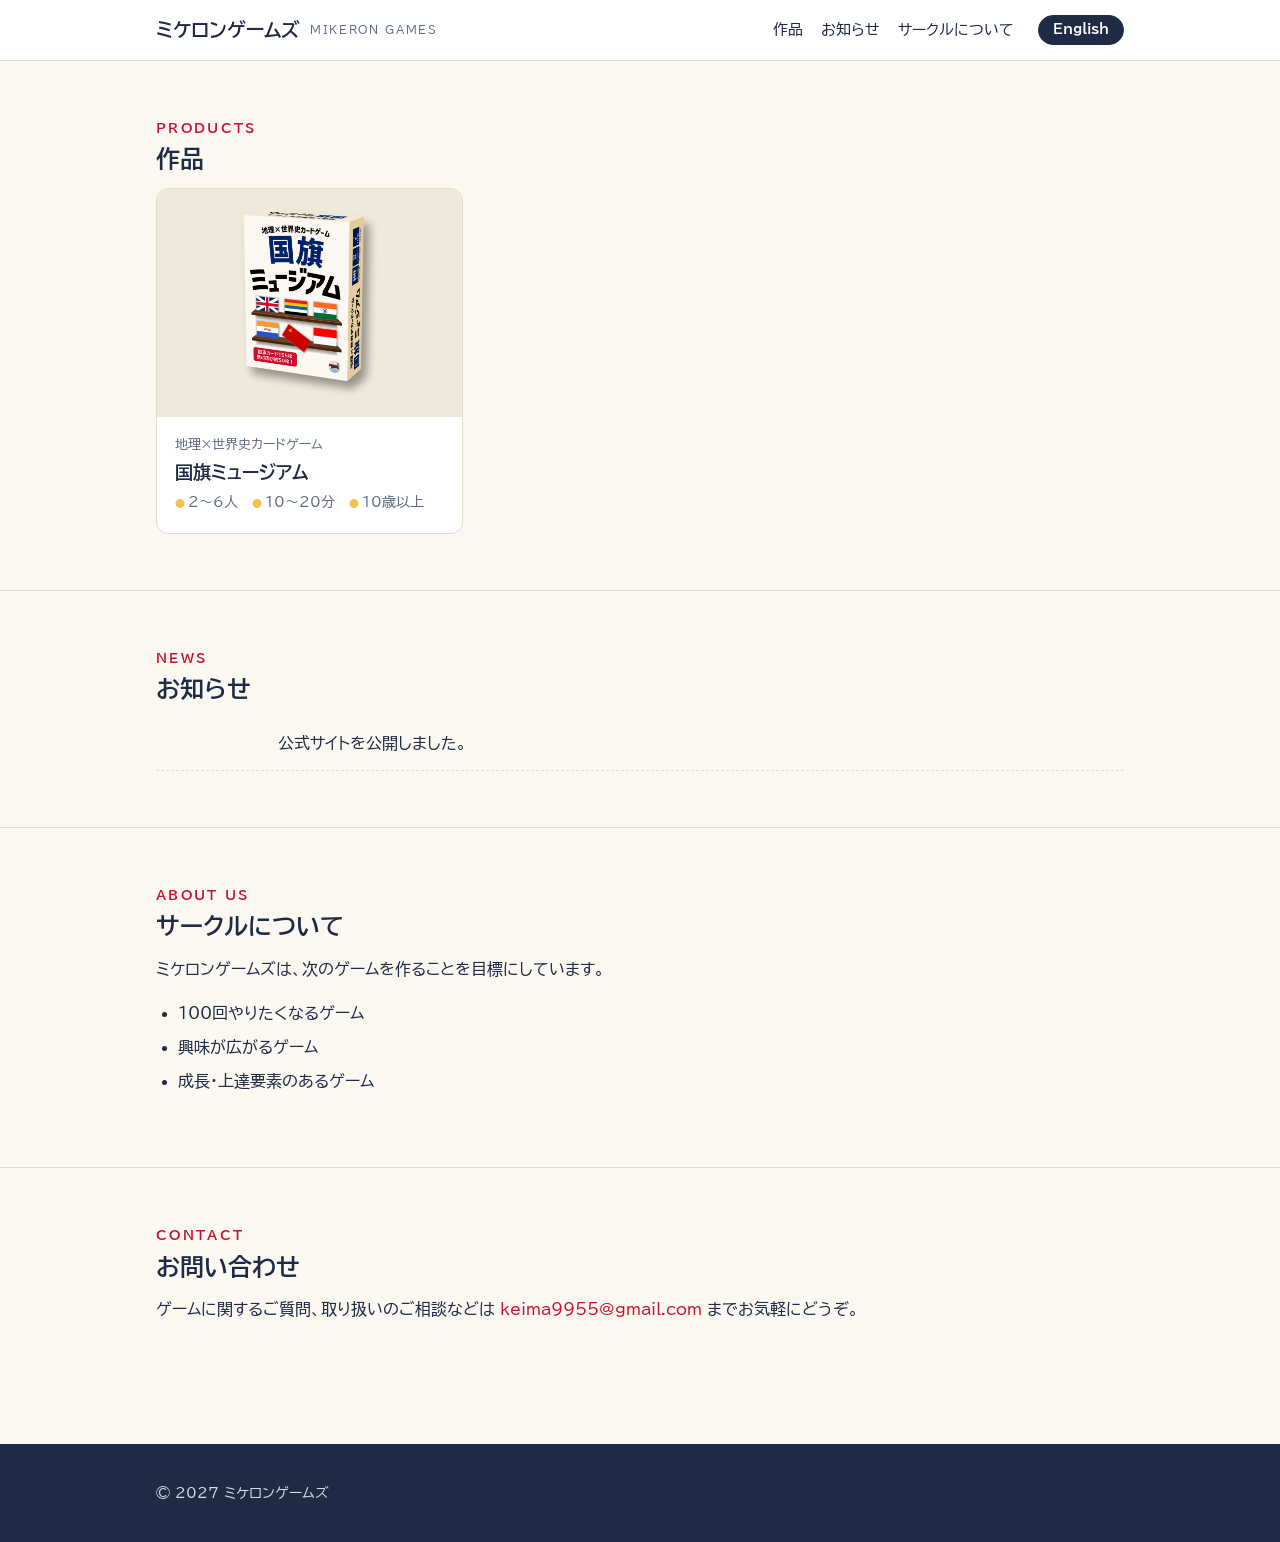
==== index.html @ 87f030d1 "公式サイト（国旗ミュージアム・日英） Co-Authored-By: Claude Fable 5.1 <noreply@anthropic.com>" ====
<!DOCTYPE html>
<html lang="ja">
<head>
  <meta charset="utf-8">
  <meta name="viewport" content="width=device-width, initial-scale=1">
  <title>ミケロンゲームズ | ボードゲーム制作サークル</title>
  <meta name="description" content="ミケロンゲームズはボードゲームを作るサークルです。国旗と歴史のカードゲーム『国旗ミュージアム』を制作しています。">
  <link rel="alternate" hreflang="ja" href="https://mikeron-games.com/">
  <link rel="alternate" hreflang="en" href="https://mikeron-games.com/en/">
  <link rel="icon" href="/img/favicon.png">
  <link rel="apple-touch-icon" href="/img/apple-touch-icon.png">
  <link rel="preconnect" href="https://fonts.googleapis.com">
  <link href="https://fonts.googleapis.com/css2?family=BIZ+UDPGothic:wght@400;700&display=swap" rel="stylesheet">
  <link rel="stylesheet" href="/css/style.css">
</head>
<body>

<header class="site-header">
  <div class="container">
    <a class="brand" href="/">ミケロンゲームズ <small>MIKERON GAMES</small></a>
    <nav class="nav">
      <a href="/games/">作品</a>
      <a href="/#news">お知らせ</a>
      <a href="/#about">サークルについて</a>
      <a class="lang" href="/en/" hreflang="en" lang="en">English</a>
    </nav>
  </div>
</header>

<main>


  <!-- 作品一覧 -->
  <section id="products">
    <div class="container">
      <span class="eyebrow">PRODUCTS</span>
      <h2>作品</h2>
      <ul class="cards">
        <li class="card">
          <a href="/games/flag_museum/">
            <div class="thumb"><img src="/games/flag_museum/img/box_lid.png" alt="国旗ミュージアムの箱" width="600" height="450"></div>
            <div class="body">
              <div class="genre">地理×世界史カードゲーム</div>
              <h3>国旗ミュージアム</h3>
              <ul class="spec"><li>2〜6人</li><li>10〜20分</li><li>10歳以上</li></ul>
            </div>
          </a>
        </li>
      </ul>
    </div>
  </section>

  <!-- お知らせ -->
  <section id="news">
    <div class="container">
      <span class="eyebrow">NEWS</span>
      <h2>お知らせ</h2>
      <ul class="news">
        <li><time></time><div>公式サイトを公開しました。</div></li>  <!-- 公開日が決まったら <time datetime="2026-MM-DD">2026.MM.DD</time> に -->
      </ul>
    </div>
  </section>

  <!-- サークルについて -->
  <section id="about">
    <div class="container">
      <span class="eyebrow">ABOUT US</span>
      <h2>サークルについて</h2>
      <p>ミケロンゲームズは、次のゲームを作ることを目標にしています。</p>
      <ul class="aims">
        <li>100回やりたくなるゲーム</li>
        <li>興味が広がるゲーム</li>
        <li>成長・上達要素のあるゲーム</li>
      </ul>
    </div>
  </section>

  <!-- お問い合わせ -->
  <section id="contact">
    <div class="container">
      <span class="eyebrow">CONTACT</span>
      <h2>お問い合わせ</h2>
      <p>ゲームに関するご質問、取り扱いのご相談などは <a class="mail" data-u="keima9955" data-d="gmail.com"><noscript>keima9955 (at) gmail.com</noscript></a> までお気軽にどうぞ。</p>
    </div>
  </section>

</main>

<footer class="site-footer">
  <div class="container">
    <div>© 2027 ミケロンゲームズ</div>

  </div>
</footer>

<script src="/js/mail.js" defer></script>
</body>
</html>
---- css/style.css ----
/* ミケロンゲームズ 公式サイト 共通スタイル
   色・幅・文字はこの冒頭の変数だけ直せば全ページに効く。 */
:root {
  --bg: #fbf8f2;        /* 紙色の背景 */
  --paper: #ffffff;     /* カードの白 */
  --ink: #1f2a44;       /* 文字（濃い紺） */
  --muted: #5f6b85;     /* 薄い文字 */
  --line: #e3dccd;      /* 罫線 */
  --accent: #c8102e;    /* 旗の赤 */
  --accent-soft: #fde8ec;
  --gold: #f2c14e;
  --max: 1000px;
  --radius: 12px;
  --font: "BIZ UDPGothic", "Hiragino Sans", "Yu Gothic UI", "Meiryo", system-ui, sans-serif;
}

* { box-sizing: border-box; }
html { scroll-behavior: smooth; }
body {
  margin: 0;
  font-family: var(--font);
  color: var(--ink);
  background: var(--bg);
  line-height: 1.8;
  font-size: 16px;
}
a { color: var(--accent); text-decoration: none; }
a:hover { text-decoration: underline; }
img { max-width: 100%; height: auto; display: block; }
h1, h2, h3 { line-height: 1.35; margin: 0 0 .5em; }
h1 { font-size: 2rem; }
h2 { font-size: 1.5rem; }
h3 { font-size: 1.15rem; }
p { margin: 0 0 1em; }
.container { max-width: var(--max); margin: 0 auto; padding: 0 16px; }

/* 見出しの上の英語ラベル（お手本サイトの NEW RELEASE / PRODUCTS の役） */
.eyebrow {
  display: block;
  font-size: .8rem;
  letter-spacing: .18em;
  color: var(--accent);
  font-weight: 700;
  margin-bottom: .25em;
}

/* ヘッダー */
.site-header {
  background: var(--paper);
  border-bottom: 1px solid var(--line);
  position: sticky; top: 0; z-index: 10;
}
.site-header .container {
  display: flex; align-items: center; justify-content: space-between;
  gap: 16px; min-height: 60px; flex-wrap: wrap;
}
.brand { font-weight: 700; font-size: 1.2rem; color: var(--ink); display: flex; align-items: center; gap: 10px; }
.brand small { font-weight: 400; font-size: .7rem; color: var(--muted); letter-spacing: .15em; }
.nav { display: flex; align-items: center; gap: 4px 18px; flex-wrap: wrap; font-size: .95rem; }
.nav a { color: var(--ink); padding: 6px 0; }
.nav a:hover { color: var(--accent); text-decoration: none; }

/* セクション */
section { padding: 56px 0; }
section + section { border-top: 1px solid var(--line); }
.hero {
  background: linear-gradient(180deg, #fff 0%, var(--bg) 100%);
  padding: 48px 0 56px;
}
.hero-grid { display: grid; grid-template-columns: 1.1fr 1fr; gap: 32px; align-items: center; }
.hero h1 { font-size: 2.4rem; }
.lead { font-size: 1.1rem; }
.badge {
  display: inline-block; background: var(--accent); color: #fff;
  font-size: .75rem; font-weight: 700; letter-spacing: .1em;
  padding: 2px 10px; border-radius: 999px; margin-bottom: 8px;
}

/* 人数・時間・年齢 */
.spec { display: flex; flex-wrap: wrap; gap: 6px 14px; color: var(--muted); font-size: .95rem; margin: 0 0 1em; padding: 0; list-style: none; }
.spec li::before { content: "● "; color: var(--gold); font-size: .6rem; vertical-align: middle; }

/* ボタン */
.btn {
  display: inline-block; padding: 10px 22px; border-radius: 999px;
  background: var(--accent); color: #fff; font-weight: 700;
  border: 2px solid var(--accent);
}
.btn:hover { background: #a60d26; text-decoration: none; }
.btn.ghost { background: transparent; color: var(--accent); }
.btn.ghost:hover { background: var(--accent-soft); }
.btn + .btn { margin-left: 8px; }

/* 作品の一覧 */
.cards { display: grid; grid-template-columns: repeat(auto-fill, minmax(260px, 1fr)); gap: 24px; list-style: none; padding: 0; margin: 0; }
.card {
  background: var(--paper); border: 1px solid var(--line); border-radius: var(--radius);
  overflow: hidden; display: flex; flex-direction: column;
  transition: transform .15s, box-shadow .15s;
}
.card:hover { transform: translateY(-3px); box-shadow: 0 10px 24px rgba(31,42,68,.12); }
.card a { color: inherit; display: flex; flex-direction: column; height: 100%; }
.card a:hover { text-decoration: none; }
.card .thumb { background: #efe9dc; aspect-ratio: 4 / 3; display: grid; place-items: center; overflow: hidden; }
.card .thumb img { max-height: 100%; width: auto; }
.card .body { padding: 16px 18px 18px; }
.card .genre { font-size: .8rem; color: var(--muted); }
.card h3 { margin: .2em 0 .3em; }
.card .spec { margin: 0; font-size: .85rem; }

/* お知らせ */
.news { list-style: none; padding: 0; margin: 0; }
.news li { display: grid; grid-template-columns: 110px 1fr; gap: 12px; padding: 12px 0; border-bottom: 1px dashed var(--line); }
.news time { color: var(--muted); font-size: .9rem; }

/* 2 列の情報ブロック（購入方法など） */
.cols { display: grid; grid-template-columns: repeat(auto-fit, minmax(260px, 1fr)); gap: 24px; }
.box { background: var(--paper); border: 1px solid var(--line); border-radius: var(--radius); padding: 20px 22px; }

/* 作品ページ */
.gallery { display: grid; grid-template-columns: repeat(auto-fill, minmax(150px, 1fr)); gap: 14px; }
.gallery figure { margin: 0; }
.gallery img { border-radius: 8px; box-shadow: 0 4px 14px rgba(31,42,68,.15); }
.gallery figcaption { font-size: .8rem; color: var(--muted); text-align: center; margin-top: 4px; }
.contents { padding-left: 1.2em; }
.downloads { list-style: none; padding: 0; margin: 0; display: flex; flex-wrap: wrap; gap: 10px; }
.downloads a { display: inline-block; padding: 8px 16px; border: 1px solid var(--accent); border-radius: 8px; background: var(--paper); }
.downloads a:hover { background: var(--accent-soft); text-decoration: none; }
.note { font-size: .9rem; color: var(--muted); }

/* 出典ページ（Markdown から生成）*/
.prose { max-width: 820px; }
.prose h2 { margin-top: 2em; padding-bottom: .3em; border-bottom: 2px solid var(--accent); }
.prose h3 { margin-top: 1.6em; }
.prose li { margin-bottom: .5em; }
.prose code { font-size: .9em; background: #f0ece3; padding: 1px 5px; border-radius: 4px; }
.prose table { border-collapse: collapse; font-size: .9rem; margin: 1em 0; }
.prose th, .prose td { border: 1px solid var(--line); padding: 4px 10px; text-align: left; vertical-align: top; }
.prose th { background: #f0ece3; }

/* 未記入の印。中身を書いたら <span class="todo"> を外す */
.todo { background: #fff3b0; padding: 0 4px; border-radius: 3px; }

/* パンくず */
.breadcrumb { font-size: .85rem; color: var(--muted); margin: 18px 0 0; }
.breadcrumb a { color: var(--muted); }

/* フッター */
.site-footer { background: var(--ink); color: #d7dbe6; padding: 36px 0; font-size: .9rem; margin-top: 48px; }
.site-footer a { color: #fff; }
.site-footer .container { display: flex; justify-content: space-between; gap: 16px; flex-wrap: wrap; }

@media (max-width: 720px) {
  .hero-grid { grid-template-columns: 1fr; }
  .hero h1 { font-size: 1.8rem; }
  .news li { grid-template-columns: 1fr; gap: 2px; }
  section { padding: 40px 0; }
}

/* 画像の拡大表示（js/lightbox.js）。a.zoom で包んだ画像をクリックすると画面いっぱいに */
a.zoom { cursor: zoom-in; display: block; }
a.zoom img { transition: transform .15s; }
a.zoom:hover img { transform: scale(1.02); }
.lightbox {
  position: fixed; inset: 0; z-index: 100;
  background: rgba(31,42,68,.88);
  display: none; align-items: center; justify-content: center; flex-direction: column;
  padding: 24px; cursor: zoom-out;
}
.lightbox.is-open { display: flex; }
.lightbox img { max-width: 96vw; max-height: 88vh; width: auto; height: auto; background: var(--bg); box-shadow: 0 20px 60px rgba(0,0,0,.5); border-radius: 6px; cursor: default; }
.lightbox-caption { color: #fff; font-size: .9rem; margin: 12px 0 0; }
.lightbox-close {
  position: absolute; top: 12px; right: 16px; font-size: 2rem; line-height: 1;
  background: none; border: 0; color: #fff; cursor: pointer; padding: 8px;
}

/* 言語の切り替え（ヘッダー右端） */
.nav a.lang { display: inline-flex; align-items: center; justify-content: center; line-height: 1; padding: 7px 14px; margin-left: 6px; border-radius: 999px; font-size: .85rem; font-weight: 700; color: #fff; background: var(--ink); border: 1px solid var(--ink); }
.nav a.lang:hover { background: #33415f; border-color: #33415f; color: #fff; text-decoration: none; }

/* 遊び方の 3 ステップ */
.steps { list-style: none; padding: 0; margin: 0; display: grid; grid-template-columns: repeat(auto-fit, minmax(240px, 1fr)); gap: 20px; counter-reset: step; }
.steps li { background: var(--paper); border: 1px solid var(--line); border-radius: var(--radius); padding: 18px 20px 16px; position: relative; counter-increment: step; }
.steps li::before { content: counter(step); display: inline-grid; place-items: center; width: 30px; height: 30px; border-radius: 50%; background: var(--accent); color: #fff; font-weight: 700; margin-bottom: 8px; }
.steps h3 { margin-bottom: .3em; }
.steps p { margin: 0; font-size: .95rem; }
.callout { background: var(--accent-soft); border-left: 4px solid var(--accent); padding: 12px 16px; border-radius: 0 8px 8px 0; margin: 18px 0 0; font-size: .95rem; }
.callout p { margin: 0; }

/* 国旗カードの例：オモテ・ウラの 2 枚で 1 組。1 行に 2 組（狭い画面では 1 組） */
.pairs { display: grid; grid-template-columns: repeat(2, 1fr); gap: 22px 28px; margin-bottom: 22px; }
.pair { margin: 0; display: grid; grid-template-columns: 1fr 1fr; gap: 8px; }
.pair img { border-radius: 8px; box-shadow: 0 4px 14px rgba(31,42,68,.15); }
.pair figcaption { grid-column: 1 / -1; font-size: .85rem; color: var(--muted); text-align: center; margin-top: 2px; }
.topics { display: grid; grid-template-columns: repeat(4, 1fr); gap: 14px; }
.topics figure { margin: 0; }
.topics img { border-radius: 8px; box-shadow: 0 4px 14px rgba(31,42,68,.15); }
.topics figcaption { font-size: .85rem; color: var(--muted); text-align: center; margin-top: 4px; }
.refs { padding-left: 1.4em; }
.refs li { margin-bottom: .6em; overflow-wrap: anywhere; }
.lic { color: var(--muted); font-size: .85em; }
@media (max-width: 720px) {
  .pairs { grid-template-columns: 1fr; }
  .topics { grid-template-columns: repeat(2, 1fr); }
}


/* 遊び方：絵つきの 3 ステップ。スマホでも PC でも 1 列・同じ横幅で上から下へ。絵は最大 380px */
.howto { list-style: none; padding: 0; margin: 0; display: grid; grid-template-columns: 1fr; gap: 20px; counter-reset: step; }
.howto li { background: var(--paper); border: 1px solid var(--line); border-radius: var(--radius); padding: 18px 20px 18px; counter-increment: step; }
.howto figure { margin: 0 auto 12px; max-width: 380px; }
.howto svg { width: 100%; height: auto; display: block; font-family: var(--font); }
.howto h3 { margin: .2em 0 .3em; }
.howto h3::before { content: counter(step); display: inline-grid; place-items: center; width: 28px; height: 28px; border-radius: 50%; background: var(--accent); color: #fff; font-size: .95rem; margin-right: 8px; vertical-align: middle; }
.howto p { margin: 0; }
.stack { display: grid; grid-template-columns: 1fr; gap: 20px; margin-top: 20px; }

/* 遊び方：K の横長の絵。1 枚目は枠いっぱい、2・3 枚目は横幅半分（スマホでは全幅） */
.howto figure.wide { max-width: 100%; margin: 12px 0 0; }
.howto figure.wide.half { max-width: 50%; }
.howto figure.wide img { border-radius: 6px; }
.howto figure:not(.wide) { margin: 12px auto 0; }
@media (max-width: 720px) { .howto figure.wide.half { max-width: 100%; } }

/* サークルについての目標の箇条書き */
.aims { margin: 0 0 1em; padding-left: 1.4em; }
.aims li { margin-bottom: .3em; }
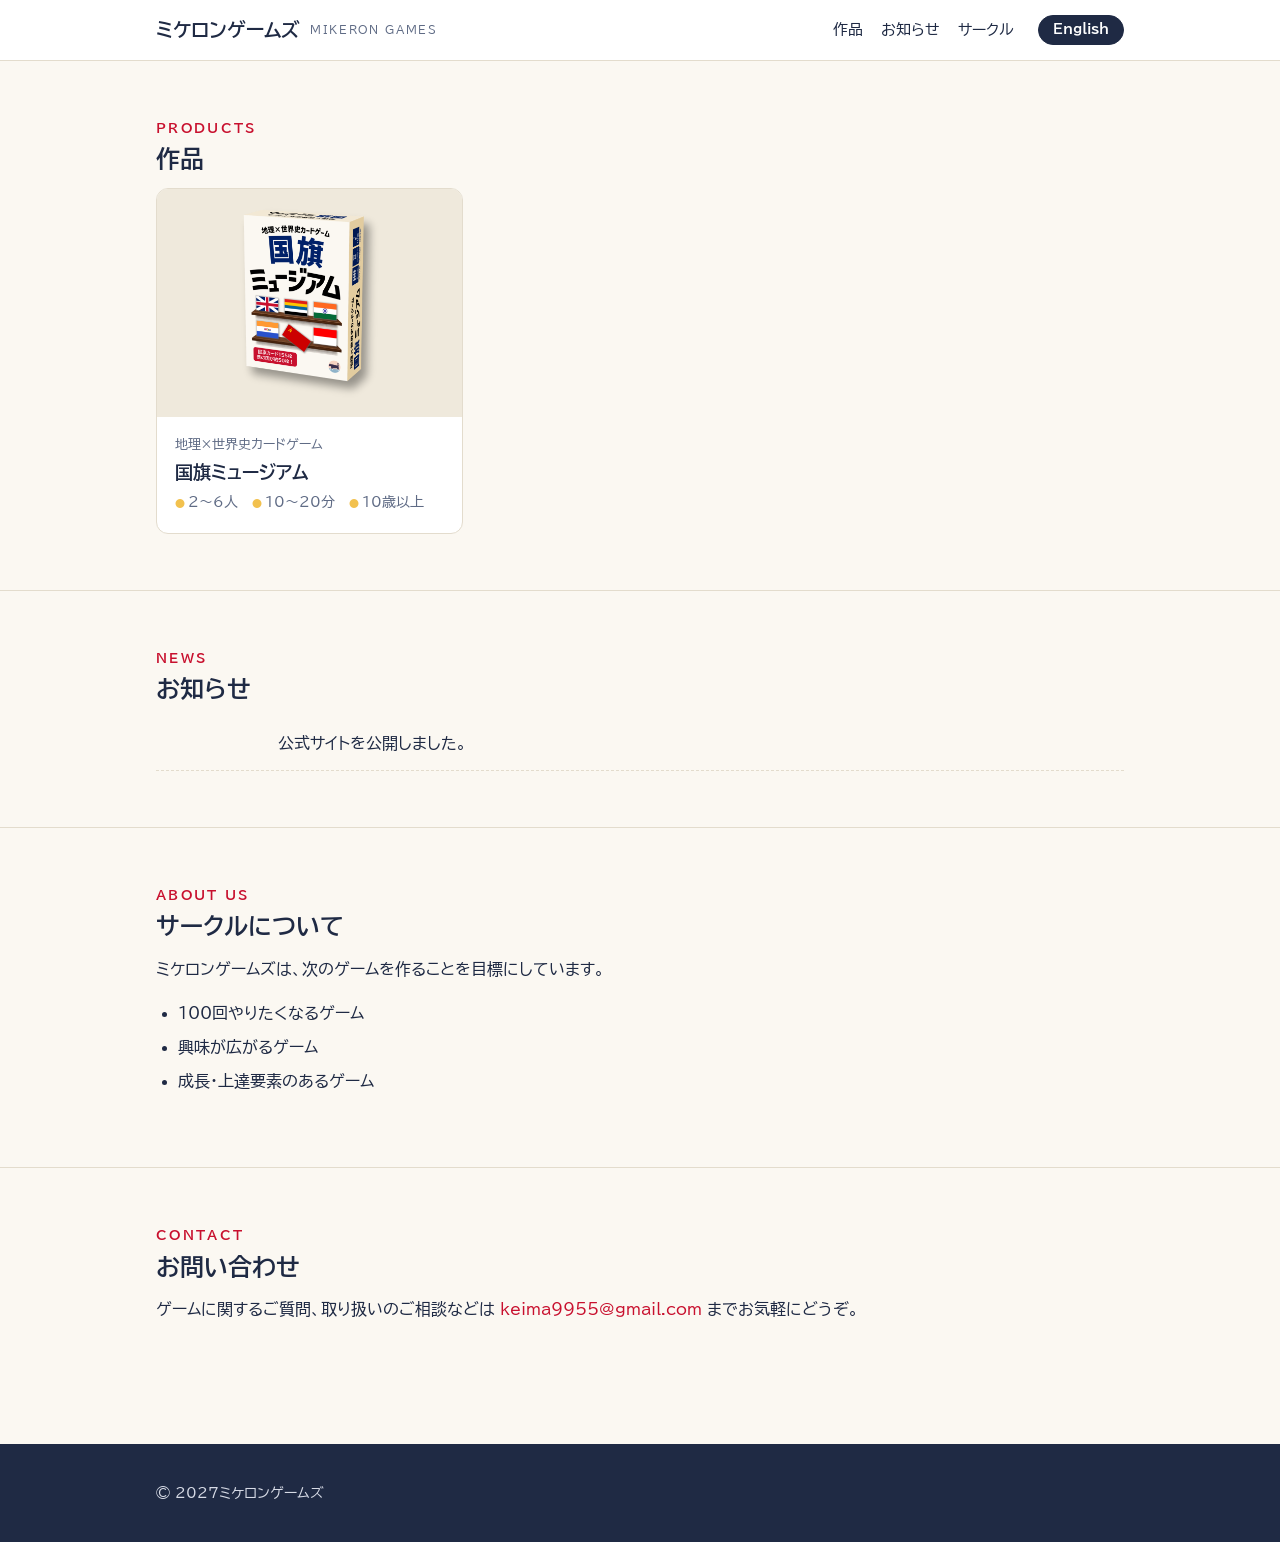
==== commit 3b389a2a: "数字の前後の空白を詰め、スマホでメニューとボタンが 1 行に収まるように Co-Authored-By: Claude Fable 5.1 <noreply@anthropic.com>" ====
--- a/index.html
+++ b/index.html
@@ -21,7 +21,7 @@
     <nav class="nav">
       <a href="/games/">作品</a>
       <a href="/#news">お知らせ</a>
-      <a href="/#about">サークルについて</a>
+      <a href="/#about">サークル</a>
       <a class="lang" href="/en/" hreflang="en" lang="en">English</a>
     </nav>
   </div>
@@ -88,7 +88,7 @@
 
 <footer class="site-footer">
   <div class="container">
-    <div>© 2027 ミケロンゲームズ</div>
+    <div>© 2027ミケロンゲームズ</div>
 
   </div>
 </footer>
--- a/css/style.css
+++ b/css/style.css
@@ -226,3 +226,12 @@
 /* サークルについての目標の箇条書き */
 .aims { margin: 0 0 1em; padding-left: 1.4em; }
 .aims li { margin-bottom: .3em; }
+
+/* スマホ：メニューが 1 行に収まるよう間隔を詰め、冒頭のボタン 2 つが並ぶよう小さく */
+@media (max-width: 480px) {
+  .site-header .container { gap: 8px; }
+  .nav { gap: 4px 12px; font-size: .9rem; }
+  .nav a.lang { padding: 6px 10px; margin-left: 2px; font-size: .8rem; }
+  .btn { padding: 8px 14px; font-size: .9rem; }
+  .btn + .btn { margin-left: 6px; }
+}
